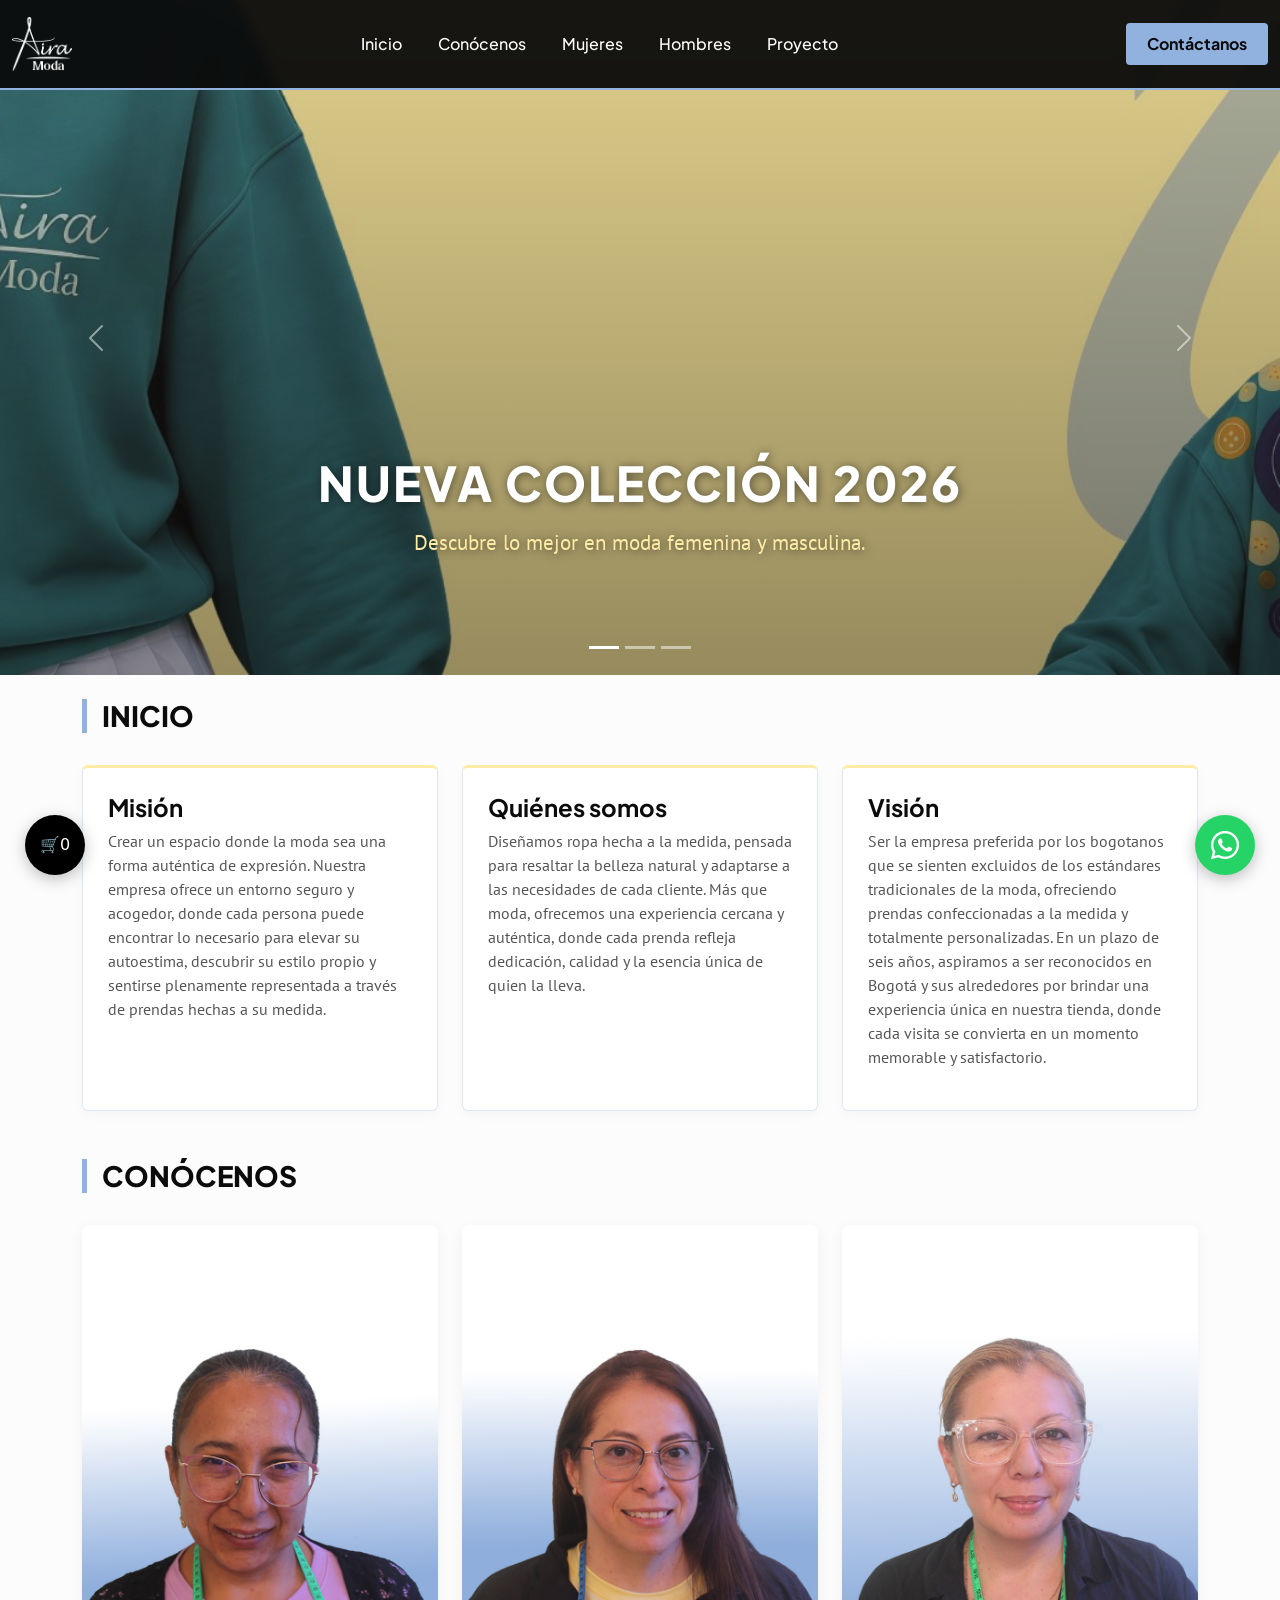
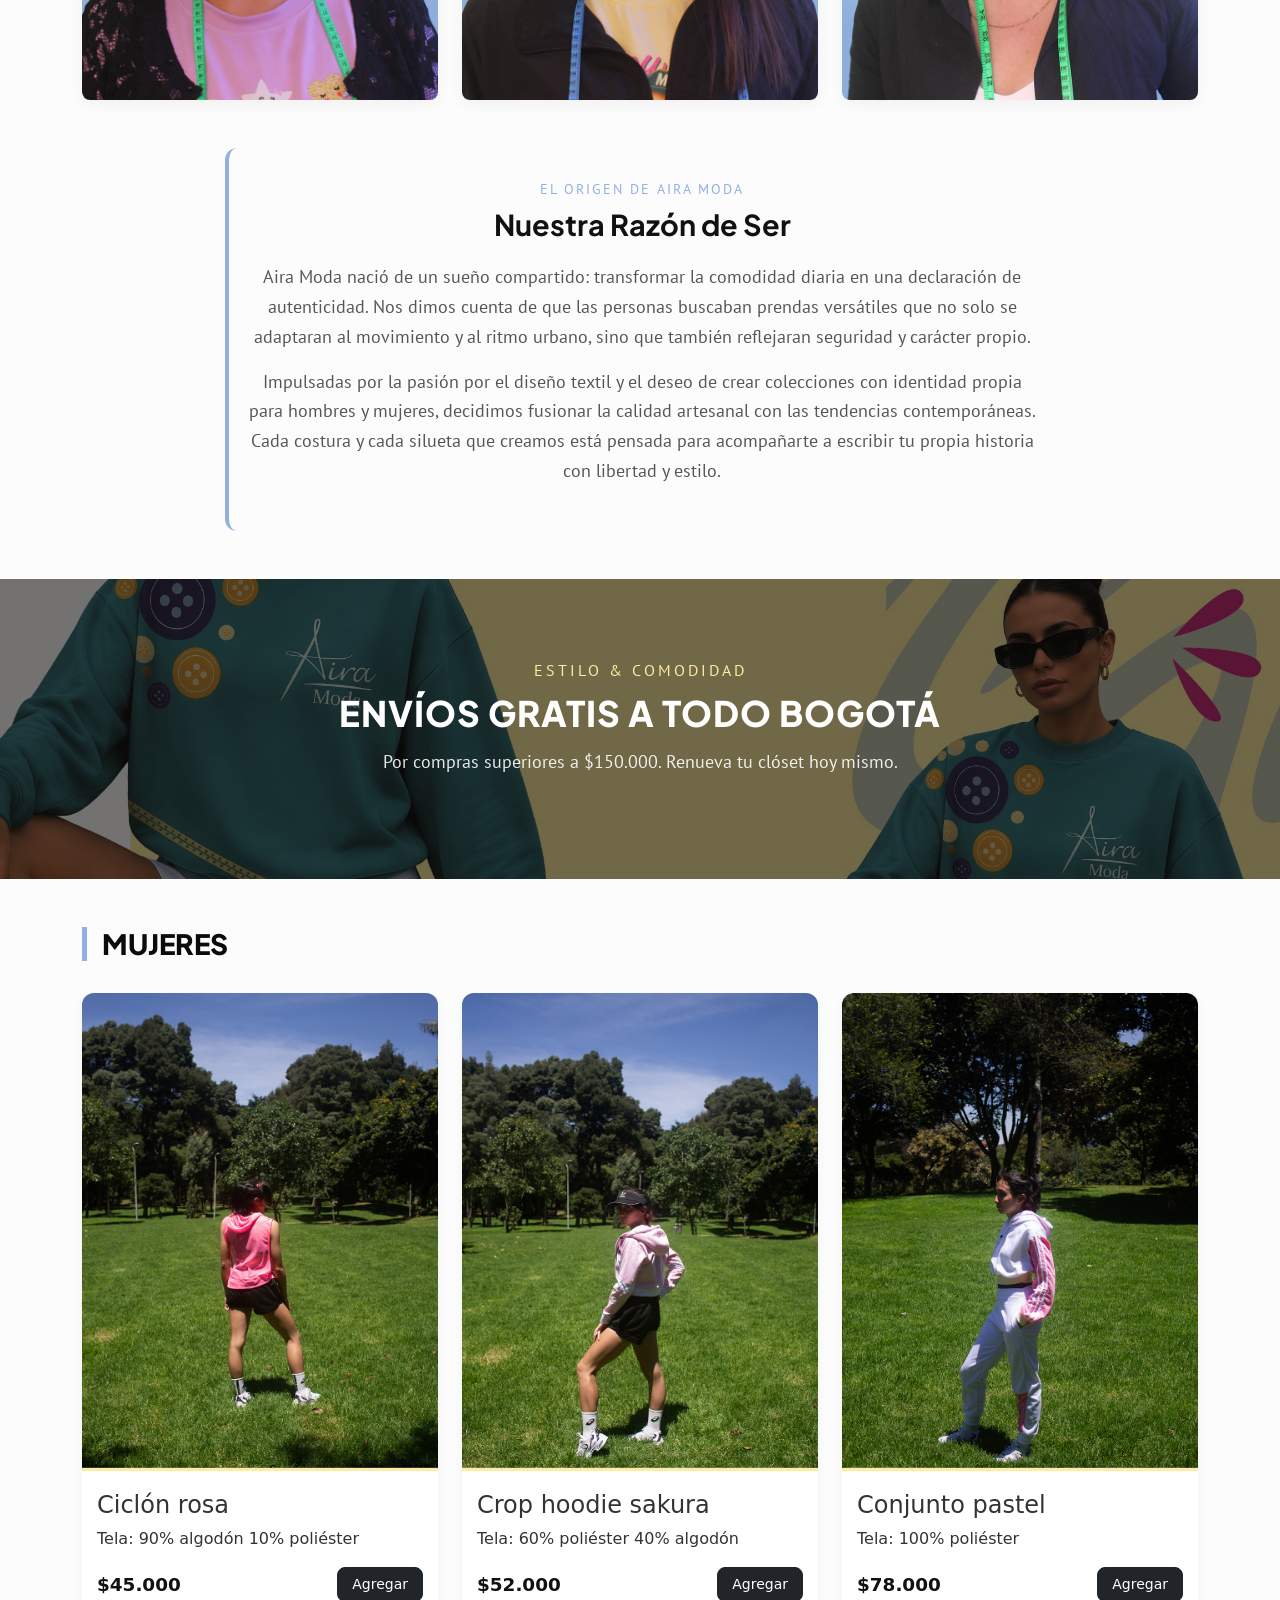
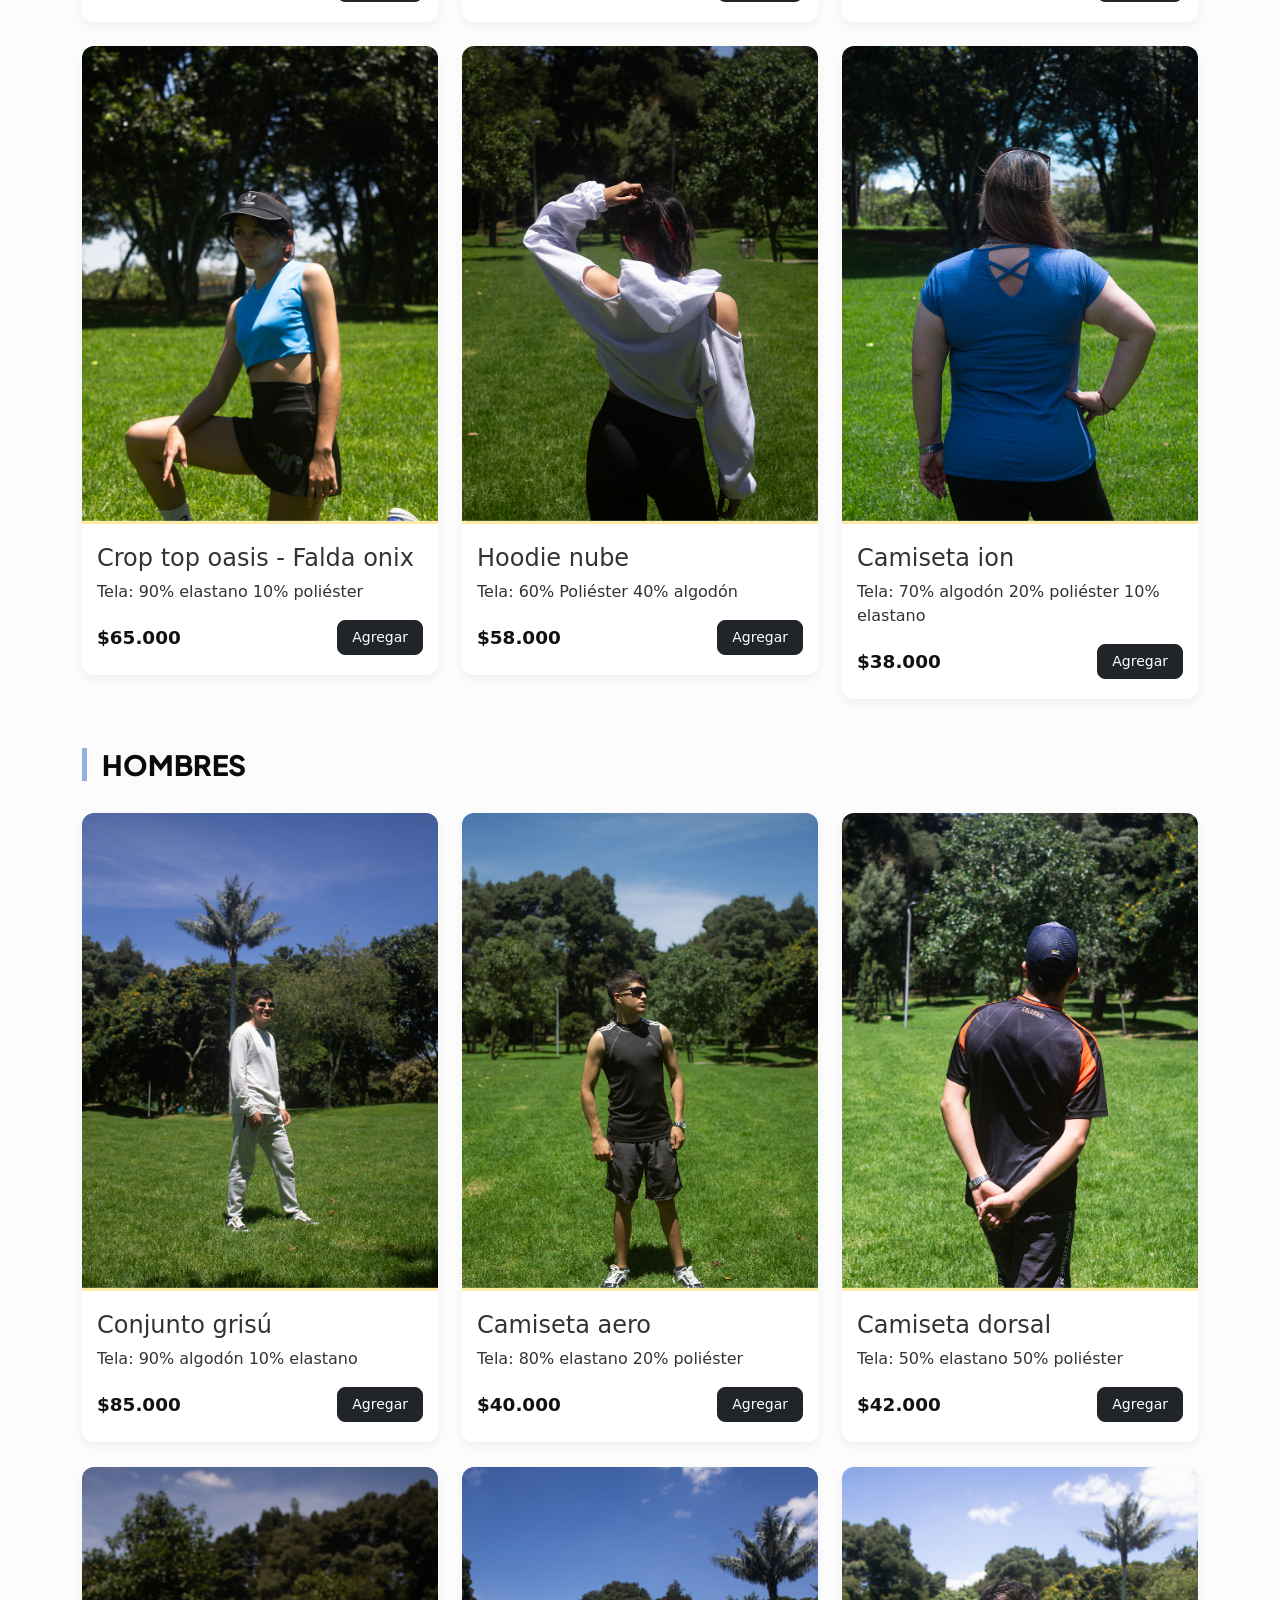
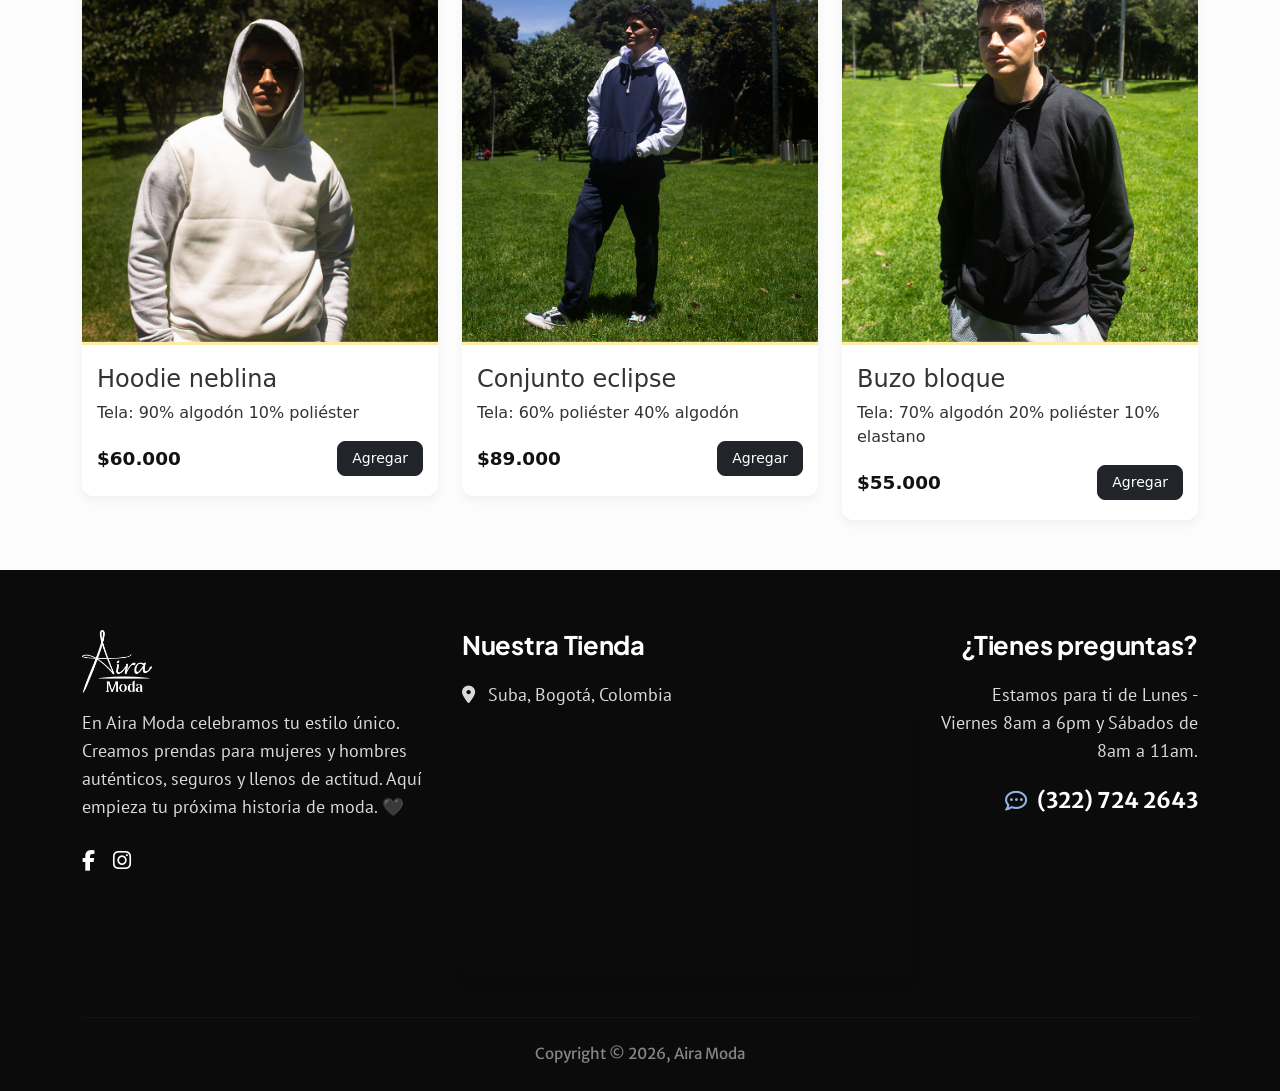
==== index.html @ f68aa652 "Add files via upload" ====
<!DOCTYPE html>
<html lang="es">
<head>
    <meta charset="utf-8">
    <meta name="viewport" content="width=device-width, initial-scale=1">
    <title>Aira Moda</title>
    <link rel="stylesheet" type="text/css" href="css/bootstrap.css">
    <link rel="stylesheet" type="text/css" href="css/estilos.css">
    <link href="https://fonts.googleapis.com/css2?family=Merriweather+Sans:ital,wght@0,300..800;1,300..800&family=Plus+Jakarta+Sans:ital,wght@0,200..800;1,200..800&family=PT+Sans:ital,wght@0,400;0,700;1,400;1,700&display=swap" rel="stylesheet">
    <link rel="stylesheet" href="https://cdnjs.cloudflare.com/ajax/libs/font-awesome/6.4.0/css/all.min.css">
</head>
<body id="inicio">

    <nav class="navbar navbar-expand-lg navbar-custom fixed-top">
        <div class="container-fluid">
            <a class="navbar-brand" href="#inicio">
                <img src="img/airamodapng.png" alt="Aira Moda" width="60">
            </a>
            <button class="navbar-toggler" 
                    type="button" 
                    data-bs-toggle="collapse" 
                    data-bs-target="#menu"
                    aria-controls="menu"
                    aria-expanded="false"
                    aria-label="Abrir menu de navegación">
                <span class="navbar-toggler-icon"></span>
            </button>
            <div class="collapse navbar-collapse" id="menu">
                <ul class="navbar-nav mx-auto">
                    <li class="nav-item"><a class="nav-link" href="#inicio">Inicio</a></li>
                    <li class="nav-item"><a class="nav-link" href="#conocenos">Conócenos</a></li>
                    <li class="nav-item"><a class="nav-link" href="#mujeres">Mujeres</a></li>
                    <li class="nav-item"><a class="nav-link" href="#hombres">Hombres</a></li>
                    <li class="nav-item"><a class="nav-link" href="Yutori_krea_copia/Yutori_krea/proyecto.html" target="_blank">Proyecto</a></li>
                </ul>
                <a href="https://wa.me/573227242643" target="_blank" rel="noopener noreferrer" class="btn btn-navbar ms-3">Contáctanos</a>
            </div>
        </div>
    </nav>

    <div id="sliderPrincipal" class="carousel slide container-fluid px-0 pt-navbar" data-bs-ride="carousel">
        <div class="carousel-indicators">
            <button type="button" data-bs-target="#sliderPrincipal" data-bs-slide-to="0" class="active" aria-current="true" aria-label="Slide 1"></button>
            <button type="button" data-bs-target="#sliderPrincipal" data-bs-slide-to="1" aria-label="Slide 2"></button>
            <button type="button" data-bs-target="#sliderPrincipal" data-bs-slide-to="2" aria-label="Slide 3"></button>
        </div>

        <div class="carousel-inner">
            <div class="carousel-item active" data-bs-interval="4500">
                <div class="slider-overlay"></div>
                <img src="img/banner1.jpg" class="d-block w-100 img-slider" alt="Nueva Colección Aira Moda">
                <div class="carousel-caption text-slider-bg">
                    <h5>Nueva Colección 2026</h5>
                    <p>Descubre lo mejor en moda femenina y masculina.</p>
                </div>
            </div>
            
            <div class="carousel-item" data-bs-interval="4500">
                <div class="slider-overlay"></div>
                <img src="img/banner2.jpg" class="d-block w-100 img-slider" alt="Moda Mujeres">
                <div class="carousel-caption text-slider-bg">
                    <h5>Estilo Sin Límites</h5>
                    <p>Prendas diseñadas para usar en cualquier ocasión.</p>
                </div>
            </div>
            
            <div class="carousel-item" data-bs-interval="4500">
                <div class="slider-overlay"></div>
                <img src="img/banner3.jpg" class="d-block w-100 img-slider" alt="Moda Hombres">
                <div class="carousel-caption text-slider-bg">
                    <h5>Estilo Urbano</h5>
                    <p>Encuentra comodidad y estilo en un solo lugar.</p>
                </div>
            </div>
        </div>

        <button class="carousel-control-prev" type="button" data-bs-target="#sliderPrincipal" data-bs-slide="prev">
            <span class="carousel-control-prev-icon" aria-hidden="true"></span>
            <span class="visually-hidden">Anterior</span>
        </button>
        <button class="carousel-control-next" type="button" data-bs-target="#sliderPrincipal" data-bs-slide="next">
            <span class="carousel-control-next-icon" aria-hidden="true"></span>
            <span class="visually-hidden">Siguiente</span>
        </button>
    </div>

    <div class="container section-container my-4">
        <div class="row">
            <div class="col-lg-12 section-title">
                <h3>Inicio</h3>
            </div>
        </div>
    </div>

    <div class="container mb-5">
        <div class="row g-4">
            <div class="col-md-4"> 
                <div class="about-card">
                    <h4>Misión</h4>
                    <p>Crear un espacio donde la moda sea una forma auténtica de expresión. Nuestra empresa ofrece un entorno seguro y acogedor, donde cada persona puede encontrar lo necesario para elevar su autoestima, descubrir su estilo propio y sentirse plenamente representada a través de prendas hechas a su medida.</p>
                </div>
            </div>
            <div class="col-md-4"> 
                <div class="about-card">
                    <h4>Quiénes somos</h4>
                    <p>Diseñamos ropa hecha a la medida, pensada para resaltar la belleza natural y adaptarse a las necesidades de cada cliente. Más que moda, ofrecemos una experiencia cercana y auténtica, donde cada prenda refleja dedicación, calidad y la esencia única de quien la lleva.</p>
                </div>
            </div>
            <div class="col-md-4"> 
                <div class="about-card">
                    <h4>Visión</h4>
                    <p>Ser la empresa preferida por los bogotanos que se sienten excluidos de los estándares tradicionales de la moda, ofreciendo prendas confeccionadas a la medida y totalmente personalizadas. En un plazo de seis años, aspiramos a ser reconocidos en Bogotá y sus alrededores por brindar una experiencia única en nuestra tienda, donde cada visita se convierta en un momento memorable y satisfactorio.</p>
                </div>
            </div>
        </div>
    </div>

    <div class="container section-container my-4" id="conocenos">
        <div class="row">
            <div class="col-lg-12 section-title">
                <h3>Conócenos</h3>
            </div>
        </div>
    </div>

    <div class="container mb-5">
        <div class="row g-4">
            <div class="col-md-4"> 
                <div class="team-card">
                    <img src="img/manuela.jpg" class="img-fluid w-100 team-img" alt="Sandra Pineda">
                    <div class="team-overlay">
                        <h5>Sandra Pineda</h5>
                        <p class="team-phrase">"La moda es la expresión de la identidad pura."</p>
                    </div>
                </div>
            </div>
            
            <div class="col-md-4"> 
                <div class="team-card">
                    <img src="img/ysaira.jpg" class="img-fluid w-100 team-img" alt="Ysaira Chocontá">
                    <div class="team-overlay">
                        <h5>Ysaira Chocontá</h5>
                        <p class="team-phrase">"Crear es darle una nueva perspectiva al día a día."</p>
                    </div>
                </div>
            </div>
            
            <div class="col-md-4"> 
                <div class="team-card">
                    <img src="img/lisbeth.jpg" class="img-fluid w-100 team-img" alt="Lisbeth Chocontá">
                    <div class="team-overlay">
                        <h5>Lisbeth Chocontá</h5>
                        <p class="team-phrase">"Cada prenda cuenta una historia diferente."</p>
                    </div>
                </div>
            </div>
        </div>

        <div class="row justify-content-center mt-5">
            <div class="col-lg-9 text-center">
                <div class="about-story-box">
                    <span class="story-subtitle">El Origen de Aira Moda</span>
                    <h4 class="story-title">Nuestra Razón de Ser</h4>
                    <p class="story-text">
                        Aira Moda nació de un sueño compartido: transformar la comodidad diaria en una declaración de autenticidad. Nos dimos cuenta de que las personas buscaban prendas versátiles que no solo se adaptaran al movimiento y al ritmo urbano, sino que también reflejaran seguridad y carácter propio. 
                    </p>
                    <p class="story-text">
                        Impulsadas por la pasión por el diseño textil y el deseo de crear colecciones con identidad propia para hombres y mujeres, decidimos fusionar la calidad artesanal con las tendencias contemporáneas. Cada costura y cada silueta que creamos está pensada para acompañarte a escribir tu propia historia con libertad y estilo.
                    </p>
                </div>
            </div>
        </div>
    </div>

    <div class="container-fluid px-0 my-5">
        <div class="middle-brand-banner">
            <div class="banner-content text-center">
                <span class="banner-subtitle">Estilo & Comodidad</span>
                <h2 class="banner-title">ENVÍOS GRATIS A TODO BOGOTÁ</h2>
                <p class="banner-text">Por compras superiores a $150.000. Renueva tu clóset hoy mismo.</p>
            </div>
        </div>
    </div>

    <div class="container section-container my-4" id="mujeres">
    <div class="row">
        <div class="col-lg-12 section-title">
            <h3>Mujeres</h3>
        </div>
    </div>
</div>

<div class="container mb-5">
    <div class="row g-4">
        <div class="col-md-4 products-grid">
            <div class="product-card">
                <div class="product-image-placeholder"> 
                    <img src="img/prenda1.jpg" class="img-fluid img-primary" alt="Ciclón rosa">
                    <img src="img/graf1.jpg" class="img-fluid img-hover" alt="Ciclón rosa reverso">
                </div> 
                <div class="product-info">
                    <h4>Ciclón rosa</h4>  
                    <p>Tela: 90% algodón 10% poliéster</p> 
                    <div class="d-flex justify-content-between align-items-center mt-3">
                        <span class="product-price">$45.000</span>
                        <button class="btn btn-dark btn-sm btn-add-cart" data-id="1" data-name="Ciclón rosa" data-price="45000">Agregar</button>
                    </div>
                </div>
            </div>
        </div>

        <div class="col-md-4 products-grid">
            <div class="product-card">
                <div class="product-image-placeholder">
                    <img src="img/prenda2.jpg" class="img-fluid img-primary" alt="Crop hoodie sakura">
                    <img src="img/graf2.jpg" class="img-fluid img-hover" alt="Crop hoodie sakura reverso">
                </div>  
                <div class="product-info">
                    <h4>Crop hoodie sakura</h4>  
                    <p>Tela: 60% poliéster 40% algodón</p> 
                    <div class="d-flex justify-content-between align-items-center mt-3">
                        <span class="product-price">$52.000</span>
                        <button class="btn btn-dark btn-sm btn-add-cart" data-id="2" data-name="Crop hoodie sakura" data-price="52000">Agregar</button>
                    </div>
                </div>
            </div>
        </div>

        <div class="col-md-4 products-grid">
            <div class="product-card">
                <div class="product-image-placeholder">
                    <img src="img/prenda3.jpg" class="img-fluid img-primary" alt="Conjunto pastel">
                    <img src="img/graf3.jpg" class="img-fluid img-hover" alt="Conjunto pastel reverso">
                </div>  
                <div class="product-info">
                    <h4>Conjunto pastel</h4>  
                    <p>Tela: 100% poliéster</p> 
                    <div class="d-flex justify-content-between align-items-center mt-3">
                        <span class="product-price">$78.000</span>
                        <button class="btn btn-dark btn-sm btn-add-cart" data-id="3" data-name="Conjunto pastel" data-price="78000">Agregar</button>
                    </div>
                </div>
            </div>
        </div>

        <div class="col-md-4 products-grid">
            <div class="product-card">
                <div class="product-image-placeholder">
                    <img src="img/prenda4.jpg" class="img-fluid img-primary" alt="Crop top oasis">
                    <img src="img/graf4.jpg" class="img-fluid img-hover" alt="Crop top oasis reverso">
                </div>  
                <div class="product-info">
                    <h4>Crop top oasis - Falda onix</h4>  
                    <p>Tela: 90% elastano 10% poliéster</p> 
                    <div class="d-flex justify-content-between align-items-center mt-3">
                        <span class="product-price">$65.000</span>
                        <button class="btn btn-dark btn-sm btn-add-cart" data-id="4" data-name="Crop top oasis - Falda onix" data-price="65000">Agregar</button>
                    </div>
                </div>
            </div>
        </div>

        <div class="col-md-4 products-grid">
            <div class="product-card">
                <div class="product-image-placeholder">
                    <img src="img/prenda5.jpg" class="img-fluid img-primary" alt="Hoodie nube">
                    <img src="img/graf5.jpg" class="img-fluid img-hover" alt="Hoodie nube reverso">
                </div>  
                <div class="product-info">
                    <h4>Hoodie nube</h4>  
                    <p>Tela: 60% Poliéster 40% algodón</p> 
                    <div class="d-flex justify-content-between align-items-center mt-3">
                        <span class="product-price">$58.000</span>
                        <button class="btn btn-dark btn-sm btn-add-cart" data-id="5" data-name="Hoodie nube" data-price="58000">Agregar</button>
                    </div>
                </div>
            </div>
        </div>

        <div class="col-md-4 products-grid">
            <div class="product-card">
                <div class="product-image-placeholder">
                    <img src="img/prenda6.jpg" class="img-fluid img-primary" alt="Camiseta ion">
                    <img src="img/graf6.jpg" class="img-fluid img-hover" alt="Camiseta ion reverso">
                </div>  
                <div class="product-info">
                    <h4>Camiseta ion</h4>  
                    <p>Tela: 70% algodón 20% poliéster 10% elastano</p> 
                    <div class="d-flex justify-content-between align-items-center mt-3">
                        <span class="product-price">$38.000</span>
                        <button class="btn btn-dark btn-sm btn-add-cart" data-id="6" data-name="Camiseta ion" data-price="38000">Agregar</button>
                    </div>
                </div>
            </div>
        </div>
    </div>
</div>

<div class="container section-container my-4" id="hombres">
    <div class="row">
        <div class="col-lg-12 section-title">
            <h3>Hombres</h3>
        </div>
    </div>
</div>

<div class="container mb-5">
    <div class="row g-4">
        <div class="col-md-4 products-grid">
            <div class="product-card">
                <div class="product-image-placeholder">
                    <img src="img/prenda7.jpg" class="img-fluid img-primary" alt="Conjunto grisú">
                    <img src="img/graf7.jpg" class="img-fluid img-hover" alt="Conjunto grisú reverso">
                </div>   
                <div class="product-info">
                    <h4>Conjunto grisú</h4>  
                    <p>Tela: 90% algodón 10% elastano</p> 
                    <div class="d-flex justify-content-between align-items-center mt-3">
                        <span class="product-price">$85.000</span>
                        <button class="btn btn-dark btn-sm btn-add-cart" data-id="7" data-name="Conjunto grisú" data-price="85000">Agregar</button>
                    </div>
                </div>
            </div>
        </div>

        <div class="col-md-4 products-grid">
            <div class="product-card">
                <div class="product-image-placeholder">
                    <img src="img/prenda8.jpg" class="img-fluid img-primary" alt="Camiseta aero">
                    <img src="img/graf8.jpg" class="img-fluid img-hover" alt="Camiseta aero reverso">
                </div>   
                <div class="product-info">
                    <h4>Camiseta aero</h4> 
                    <p>Tela: 80% elastano 20% poliéster</p> 
                    <div class="d-flex justify-content-between align-items-center mt-3">
                        <span class="product-price">$40.000</span>
                        <button class="btn btn-dark btn-sm btn-add-cart" data-id="8" data-name="Camiseta aero" data-price="40000">Agregar</button>
                    </div>
                </div>
            </div>
        </div>

        <div class="col-md-4 products-grid">
            <div class="product-card">
                <div class="product-image-placeholder">
                    <img src="img/prenda9.jpg" class="img-fluid img-primary" alt="Camiseta dorsal">
                    <img src="img/graf9.jpg" class="img-fluid img-hover" alt="Camiseta dorsal reverso">
                </div>   
                <div class="product-info">
                    <h4>Camiseta dorsal</h4>  
                    <p>Tela: 50% elastano 50% poliéster</p> 
                    <div class="d-flex justify-content-between align-items-center mt-3">
                        <span class="product-price">$42.000</span>
                        <button class="btn btn-dark btn-sm btn-add-cart" data-id="9" data-name="Camiseta dorsal" data-price="42000">Agregar</button>
                    </div>
                </div>
            </div>
        </div>

        <div class="col-md-4 products-grid">
            <div class="product-card">
                <div class="product-image-placeholder">
                    <img src="img/prenda10.jpg" class="img-fluid img-primary" alt="Hoodie neblina">
                    <img src="img/graf10.jpg" class="img-fluid img-hover" alt="Hoodie neblina reverso">
                </div>   
                <div class="product-info">
                    <h4>Hoodie neblina</h4>  
                    <p>Tela: 90% algodón 10% poliéster</p> 
                    <div class="d-flex justify-content-between align-items-center mt-3">
                        <span class="product-price">$60.000</span>
                        <button class="btn btn-dark btn-sm btn-add-cart" data-id="10" data-name="Hoodie neblina" data-price="60000">Agregar</button>
                    </div>
                </div>
            </div>
        </div>

        <div class="col-md-4 products-grid">
            <div class="product-card">
                <div class="product-image-placeholder">
                    <img src="img/prenda11.jpg" class="img-fluid img-primary" alt="Conjunto eclipse">
                    <img src="img/graf11.jpg" class="img-fluid img-hover" alt="Conjunto eclipse reverso">
                </div>   
                <div class="product-info">
                    <h4>Conjunto eclipse</h4>  
                    <p>Tela: 60% poliéster 40% algodón</p> 
                    <div class="d-flex justify-content-between align-items-center mt-3">
                        <span class="product-price">$89.000</span>
                        <button class="btn btn-dark btn-sm btn-add-cart" data-id="11" data-name="Conjunto eclipse" data-price="89000">Agregar</button>
                    </div>
                </div>
            </div>
        </div>

        <div class="col-md-4 products-grid">
            <div class="product-card">
                <div class="product-image-placeholder">
                    <img src="img/prenda12.jpg" class="img-fluid img-primary" alt="Buzo bloque">
                    <img src="img/graf12.jpg" class="img-fluid img-hover" alt="Buzo bloque reverso">
                </div>   
                <div class="product-info">
                    <h4>Buzo bloque</h4>  
                    <p>Tela: 70% algodón 20% poliéster 10% elastano</p> 
                    <div class="d-flex justify-content-between align-items-center mt-3">
                        <span class="product-price">$55.000</span>
                        <button class="btn btn-dark btn-sm btn-add-cart" data-id="12" data-name="Buzo bloque" data-price="55000">Agregar</button>
                    </div>
                </div>
            </div>
        </div>
    </div>
</div>
    <div id="cart-floating-button">
        🛒 <span id="cart-counter">0</span>
    </div>

    <footer class="footer-shopify-style">
        <div class="container">
            <div class="row g-4 justify-content-between">
                
                <div class="col-md-4 col-lg-4">
                    <div class="footer-brand mb-3">
                        <img src="img/airamodapng.png" alt="Aira Moda" width="70" class="me-2 d-inline-block align-middle">
                    </div>
                    <p class="brand-text">
                        En Aira Moda celebramos tu estilo único. Creamos prendas para mujeres y hombres auténticos, seguros y llenos de actitud. Aquí empieza tu próxima historia de moda. 🖤
                    </p>
                    <div class="footer-social-icons">
                        <a href="https://www.facebook.com/share/1BPjH8cbsA/" target="_blank"><i class="fab fa-facebook-f"></i></a>
                        <a href="https://www.instagram.com/airamodaoficial?igsh=MTYwMXl5bDZ5ZHF5ZA==" target="_blank"><i class="fab fa-instagram"></i></a>
                    </div>
                </div>

                <div class="col-md-5 col-lg-5">
                    <h4 class="footer-heading">Nuestra Tienda</h4>
                    <p class="brand-text mb-2">
                        <i class="fa-solid fa-location-dot me-2"></i> Suba, Bogotá, Colombia
                    </p>
                    <div class="footer-map-container" style="border-radius: 8px; overflow: hidden; box-shadow: 0 4px 12px rgba(0,0,0,0.2);">
                        <iframe 
                            src="https://maps.google.com/maps?q=Suba,%20Bogota&t=&z=13&ie=UTF8&iwloc=&output=embed" 
                            width="100%" 
                            height="260" 
                            style="border:0; display:block;" 
                            allowfullscreen="" 
                            loading="lazy" 
                            referrerpolicy="no-referrer-when-downgrade">
                        </iframe>
                    </div>
                </div>

                <div class="col-md-3 col-lg-3 text-md-end">
                    <h4 class="footer-heading">¿Tienes preguntas?</h4>
                    <p class="brand-text mb-3">
                        Estamos para ti de Lunes - Viernes 8am a 6pm y Sábados de 8am a 11am.
                    </p>
                    <div class="footer-contact-phone justify-content-md-end">
                        <i class="fa-regular fa-comment-dots"></i>
                        <a href="https://wa.me/573227242643" target="_blank">(322) 724 2643</a>
                    </div>
                </div>

            </div>
            <hr class="footer-divider">
            <div class="footer-bottom-row row align-items-center">
                <div class="col-12 text-center">
                    <p class="copyright-text">
                        Copyright © 2026, Aira Moda
                    </p>
                </div>
            </div>
        </div>
    </footer>
       <a href="https://wa.me/573227242643" class="whatsapp-floating-btn" target="_blank" rel="noopener noreferrer" aria-label="Chat en WhatsApp">
           <i class="fab fa-whatsapp"></i>
       </a>
    <script src="funcion/bootstrap.js"></script>
    <script src="funcion/carrito.js"></script>
</body>
</html>
---- css/estilos.css ----
:root {
    --brand-blue: #91b1df;
    --brand-yellow: #fdeba6;
    --dark-bg: #0b0b0b;
    --card-bg: #161616;
}

body {
    background-color: #fcfcfc;
    color: #333333;
    overflow-x: hidden;
}

/* --- MENÚ DE NAVEGACIÓN --- */
.navbar-custom {
    background-color: rgba(11, 11, 11, 0.95);
    backdrop-filter: blur(5px);
    border-bottom: 2px solid var(--brand-blue);
    padding: 12px 0;
}

.navbar-custom .nav-link {
    font-family: 'Plus Jakarta Sans', sans-serif;
    color: #ffffff !important;
    font-weight: 500;
    margin: 0 10px;
    transition: color 0.3s ease;
}

.navbar-custom .nav-link:hover {
    color: var(--brand-blue) !important;
}

.btn-navbar {
    font-family: 'Plus Jakarta Sans', sans-serif;
    background-color: var(--brand-blue);
    color: #0b0b0b !important;
    font-weight: 700;
    border-radius: 4px;
    padding: 8px 20px;
    transition: all 0.3s ease;
}

.btn-navbar:hover {
    background-color: var(--brand-yellow);
    transform: translateY(-2px);
}

/* --- SECCIONES Y TARJETAS --- */
.section-title h3 {
    font-family: 'Plus Jakarta Sans', sans-serif;
    font-weight: 800;
    text-transform: uppercase;
    color: #0b0b0b;
    border-left: 5px solid var(--brand-blue);
    padding-left: 15px;
}

.about-card {
    background: #ffffff;
    border: 1px solid rgba(145, 177, 223, 0.3);
    border-top: 3px solid var(--brand-yellow, #fdeba6);
    padding: 25px;
    border-radius: 6px;
    height: 100%;
    box-shadow: 0 4px 12px rgba(0,0,0,0.03);
}

.about-card h4 {
    font-family: 'Plus Jakarta Sans', sans-serif;
    font-weight: 700;
    color: #0b0b0b;
}

.about-card p {
    font-family: 'PT Sans', sans-serif;
    color: #555;
}

/* --- CONTENEDOR DE LA TARJETA DEL EQUIPO --- */
.team-card {
    position: relative;
    border-radius: 8px;
    overflow: hidden;
    box-shadow: 0 4px 15px rgba(0,0,0,0.05);
    transition: transform 0.3s ease;
    background: #fff;
    width: 100%;
}

/* --- CONTROL RESPONSIVO DE LA IMAGEN (EVITA DESBORDE) --- */
.team-img {
    width: 100%;
    height: 100%;
    /* Ajusta la proporción de la foto para que todas se vean uniformes */
    aspect-ratio: 3 / 4; 
    /* Corta la imagen proporcionalmente sin deformarla ni estirarla */
    object-fit: cover; 
    display: block;
}

/* --- CAPA OVERLAY SOBRE LA IMAGEN --- */
.team-overlay {
    position: absolute;
    top: 0;
    left: 0;
    width: 100%;
    height: 100%;
    background: rgba(11, 11, 11, 0.75); /* Fondo oscuro semitransparente */
    display: flex;
    flex-direction: column;
    justify-content: center;
    align-items: center;
    padding: 20px;
    text-align: center;
    opacity: 0; /* Oculto por defecto */
    transition: opacity 0.3s ease;
}

/* Mostrar texto al pasar el mouse */
.team-card:hover .team-overlay {
    opacity: 1;
}

.team-overlay h5 {
    color: var(--brand-blue); /* Tu azul de marca #91b1df */
    font-family: 'Plus Jakarta Sans', sans-serif;
    font-weight: 700;
    margin-bottom: 10px;
}

.team-phrase {
    color: #fdeba6; /* Tu amarillo de marca #fdeba6 */
    font-family: 'PT Sans', sans-serif;
    font-style: italic;
    font-size: 0.95rem;
}

/* 1. Contenedor general de la prenda */
.product-card {
    background: #ffffff;
    border-radius: 12px;
    overflow: hidden;
    border: none;
    box-shadow: 0 4px 10px rgba(0, 0, 0, 0.05);
    transition: transform 0.4s cubic-bezier(0.16, 1, 0.3, 1), 
                box-shadow 0.4s cubic-bezier(0.16, 1, 0.3, 1);
    will-change: transform, box-shadow;
}

/* 2. Contenedor de la foto con posicionamiento absoluto para el hover */
.product-image-placeholder {
    width: 100%;
    position: relative;
    overflow: hidden;
    background-color: #f7f7f7;
    aspect-ratio: 3 / 4; /* Recomendado para mantener uniformidad en e-commerce */
}

/* 3. Comportamiento base de las imágenes de ropa */
.product-image-placeholder img {
    width: 100%;
    height: 100%;
    object-fit: cover;
    display: block;
    transition: transform 0.6s cubic-bezier(0.16, 1, 0.3, 1), opacity 0.4s ease;
    will-change: transform, opacity;
}

/* LÓGICA DE INTERCAMBIO HOVER */
.product-image-placeholder .img-hover {
    position: absolute;
    top: 0;
    left: 0;
    opacity: 0; /* Oculta por defecto */
}

.product-card:hover .product-image-placeholder .img-primary {
    opacity: 0; /* Se desvanece la primera */
}

.product-card:hover .product-image-placeholder .img-hover {
    opacity: 1; /* Aparece la segunda con suavidad */
    transform: scale(1.06); /* Mantiene tu zoom original */
}

.product-card:hover {
    transform: translateY(-8px);
    box-shadow: 0 15px 30px rgba(0, 0, 0, 0.12); 
}

/* Asegura transiciones fluidas de salida al retirar el cursor */
.product-image-placeholder .img-primary,
.product-image-placeholder .img-hover {
    transform: scale(1);
    transform-origin: center center;
}

/* 4. Bloque de texto debajo de la foto */
.product-info {
    padding: 20px 15px;
    background: #ffffff;
    border-top: 3px solid var(--brand-yellow, #ffd43b); 
}

.product-price {
    font-weight: 700;
    font-size: 1.15rem;
    color: #111111;
}

.btn-add-cart {
    border-radius: 8px;
    padding: 6px 14px;
    font-weight: 500;
    transition: all 0.2s ease;
}

#cart-floating-button {
    position: fixed;
    bottom: 25px; 
    left: 25px;  
    background-color: #000000; 
    color: #ffffff;
    padding: 15px;
    border-radius: 50%;
    z-index: 9999; 
    width: 60px;   
    height: 60px;  
    display: flex;
    align-items: center;
    justify-content: center;
    box-shadow: 0px 4px 15px rgba(0, 0, 0, 0.25);
    cursor: pointer;
    transition: all 0.3s ease;
}

#cart-floating-button:hover {
    transform: scale(1.12);
    background-color: #1a1a1a;
}

/* ==========================================================================
   CARRUSEL PREMIUM DE GRAN FORMATO (HERO SLIDER)
   ========================================================================== */
#sliderPrincipal {
    position: relative;
    width: 100%;
}

/* Control estricto de la altura de la imagen */
.img-slider {
    width: 100%;
    height: 75vh;             
    object-fit: cover;       
    object-position: center;  
}

.slider-overlay {
    position: absolute;
    top: 0;
    left: 0;
    width: 100%;
    height: 100%;
    background: linear-gradient(to bottom, rgba(0,0,0,0.1), rgba(0,0,0,0.4));
    z-index: 1;
}

/* Contenedor flotante del texto */
.text-slider-bg {
    z-index: 2;
    bottom: 12%;               
    padding: 20px;
    text-shadow: 1px 1px 10px rgba(0, 0, 0, 0.5); 
}

/* Estilos de los Títulos Principales */
.text-slider-bg h5 {
    font-family: 'Plus Jakarta Sans', sans-serif;
    font-weight: 800;
    font-size: 3rem;         
    letter-spacing: 2px;
    text-transform: uppercase;
    color: #ffffff;
    margin-bottom: 15px;
    animation: fadeInUp 0.8s ease-in-out;
}

/* Estilos de los subtítulos */
.text-slider-bg p {
    font-family: 'PT Sans', sans-serif;
    font-size: 1.3rem;
    color: #fdeba6;            
    font-weight: 400;
}

/* ==========================================================================
   BANNER INTERMEDIO DE TRANSICIÓN
   ========================================================================== */
.middle-brand-banner {
    position: relative;
    width: 100%;
    min-height: 300px; 
    background: url('../img/banner1.jpg') no-repeat center center; 
    background-size: cover;
    background-attachment: scroll; 
    display: flex;
    align-items: center;
    justify-content: center;
    padding: 60px 20px;
}

.middle-brand-banner::before {
    content: '';
    position: absolute;
    top: 0;
    left: 0;
    width: 100%;
    height: 100%;
    background: rgba(0, 0, 0, 0.55); 
    z-index: 1;
}


.banner-content {
    position: relative;
    z-index: 2;
    max-width: 700px;
    color: #ffffff;
}

.banner-subtitle {
    font-family: 'PT Sans', sans-serif;
    font-size: 1rem;
    text-transform: uppercase;
    letter-spacing: 3px;
    color: #fdeba6; 
    display: block;
    margin-bottom: 10px;
}

.banner-title {
    font-family: 'Plus Jakarta Sans', sans-serif;
    font-weight: 800;
    font-size: 2.2rem;
    letter-spacing: 1px;
    margin-bottom: 15px;
}

.banner-text {
    font-family: 'PT Sans', sans-serif;
    font-size: 1.1rem;
    opacity: 0.9;
    margin-bottom: 25px;
}

/* ==========================================================================
   ADAPTACIÓN PARA PANTALLAS MÓVILES
   ========================================================================== */
@media (max-width: 768px) {
    .middle-brand-banner {
        min-height: 250px;
        padding: 40px 15px;
    }
    .banner-title {
        font-size: 1.6rem; 
    }
    .banner-text {
        font-size: 1rem;
    }
}

/* ==========================================================================
   ADAPTACIÓN RESPONSIVA EXCLUSIVA PARA DISPOSITIVOS MÓVILES
   ========================================================================== */
@media (max-width: 576px) {
    #cart-floating-button {
        bottom: 95px;
        right: 15px;
    }
    .whatsapp-floating-btn {
        bottom: 20px;
        right: 15px;
    }
}

/* ==========================================================================
   FOOTER PREMIUM - ESTILO SHOPIFY (REESTRUCTURADO)
   ========================================================================== */
.footer-shopify-style {
    background-color: var(--dark-bg) !important;
    color: #ffffff !important;
    padding-top: 60px;
    padding-bottom: 25px;
    margin-top: 50px;
}

.footer-shopify-style .footer-heading, 
.footer-shopify-style .brand-title {
    font-family: 'Plus Jakarta Sans', sans-serif;
    font-weight: 700;
    font-size: 1.6rem;
    color: #ffffff;
    letter-spacing: -0.3px;
    margin-bottom: 20px;
}

.footer-shopify-style .brand-title {
    color: var(--brand-blue);
}

.footer-shopify-style .brand-text {
    font-family: 'PT Sans', sans-serif;
    font-size: 1.1rem;
    line-height: 1.6;
    color: rgba(255, 255, 255, 0.85); 
}

.footer-shopify-style .footer-contact-phone a,
.footer-shopify-style .copyright-text {
    font-family: 'Merriweather Sans', sans-serif;
}

/* --- ICONOS SOCIALES --- */
.footer-shopify-style .footer-social-icons {
    margin-top: 25px;
    display: flex;
    gap: 18px;
}

.footer-shopify-style .footer-social-icons a {
    color: #ffffff;
    font-size: 1.3rem; 
    transition: color 0.3s ease;
}

.footer-shopify-style .footer-social-icons a:hover {
    color: var(--brand-yellow);
}

/* --- TELÉFONO / WHATSAPP FOOTER --- */
.footer-shopify-style .footer-contact-phone {
    display: flex;
    align-items: center;
    gap: 10px;
    margin-top: 20px;
}

.footer-shopify-style .footer-contact-phone i {
    font-size: 1.4rem;
    color: var(--brand-blue);
}

.footer-shopify-style .footer-contact-phone a {
    color: #ffffff;
    text-decoration: none;
    font-size: 1.35rem;
    font-weight: 700;
    transition: color 0.3s ease;
}

.footer-shopify-style .footer-contact-phone a:hover {
    color: var(--brand-blue);
}

.footer-shopify-style .footer-divider {
    border-color: rgba(255, 255, 255, 0.12);
    margin-top: 40px;
    margin-bottom: 25px;
}

.footer-shopify-style .copyright-text {
    font-size: 0.95rem;
    color: rgba(255, 255, 255, 0.5);
    margin-bottom: 0;
}
/* ==========================================================================
   GLOBO FLOTANTE DE CONTACTO DIRECTO WHATSAPP (REVISIÓN DE ALINEACIÓN)
   ========================================================================== */
.whatsapp-floating-btn {
    position: fixed;
    width: 60px;
    height: 60px;
    bottom: 25px; 
    right: 25px; /* Se queda en el lado derecho */
    background-color: #25d366;
    color: #fff !important;
    border-radius: 50%;
    text-align: center;
    font-size: 32px;
    box-shadow: 0px 4px 15px rgba(0, 0, 0, 0.25);
    z-index: 9998; 
    display: flex;
    align-items: center;
    justify-content: center;
    text-decoration: none;
    transition: all 0.3s ease;
    animation: pulse-btn 2s infinite;
}

@media (max-width: 576px) {
    #cart-floating-button {
        bottom: 25px;
        left: 15px;
    }
    .whatsapp-floating-btn {
        bottom: 25px;
        right: 15px;
    }
}

/* ==========================================================================
   SECCIÓN NUESTRA HISTORIA
   ========================================================================== */
.about-story-box {
    padding: 30px 20px;
    background-color: #fcfcfc; 
    border-radius: 12px;
    border-left: 4px solid var(--brand-blue); 
}

.story-subtitle {
    font-family: 'PT Sans', sans-serif;
    font-size: 0.9rem;
    text-transform: uppercase;
    letter-spacing: 2px;
    color: var(--brand-blue); 
    display: block;
    margin-bottom: 8px;
}

.story-title {
    font-family: 'Plus Jakarta Sans', sans-serif;
    font-weight: 700;
    font-size: 1.8rem;
    color: #111111;
    margin-bottom: 20px;
}

.story-text {
    font-family: 'PT Sans', sans-serif;
    font-size: 1.1rem;
    color: #555555;
    line-height: 1.7;
    margin-bottom: 15px;
}

@media (max-width: 768px) {
    .about-story-box {
        padding: 20px 15px;
        margin-top: 20px;
    }
    .story-title {
        font-size: 1.5rem;
    }
    .story-text {
        font-size: 1rem;
    }
}
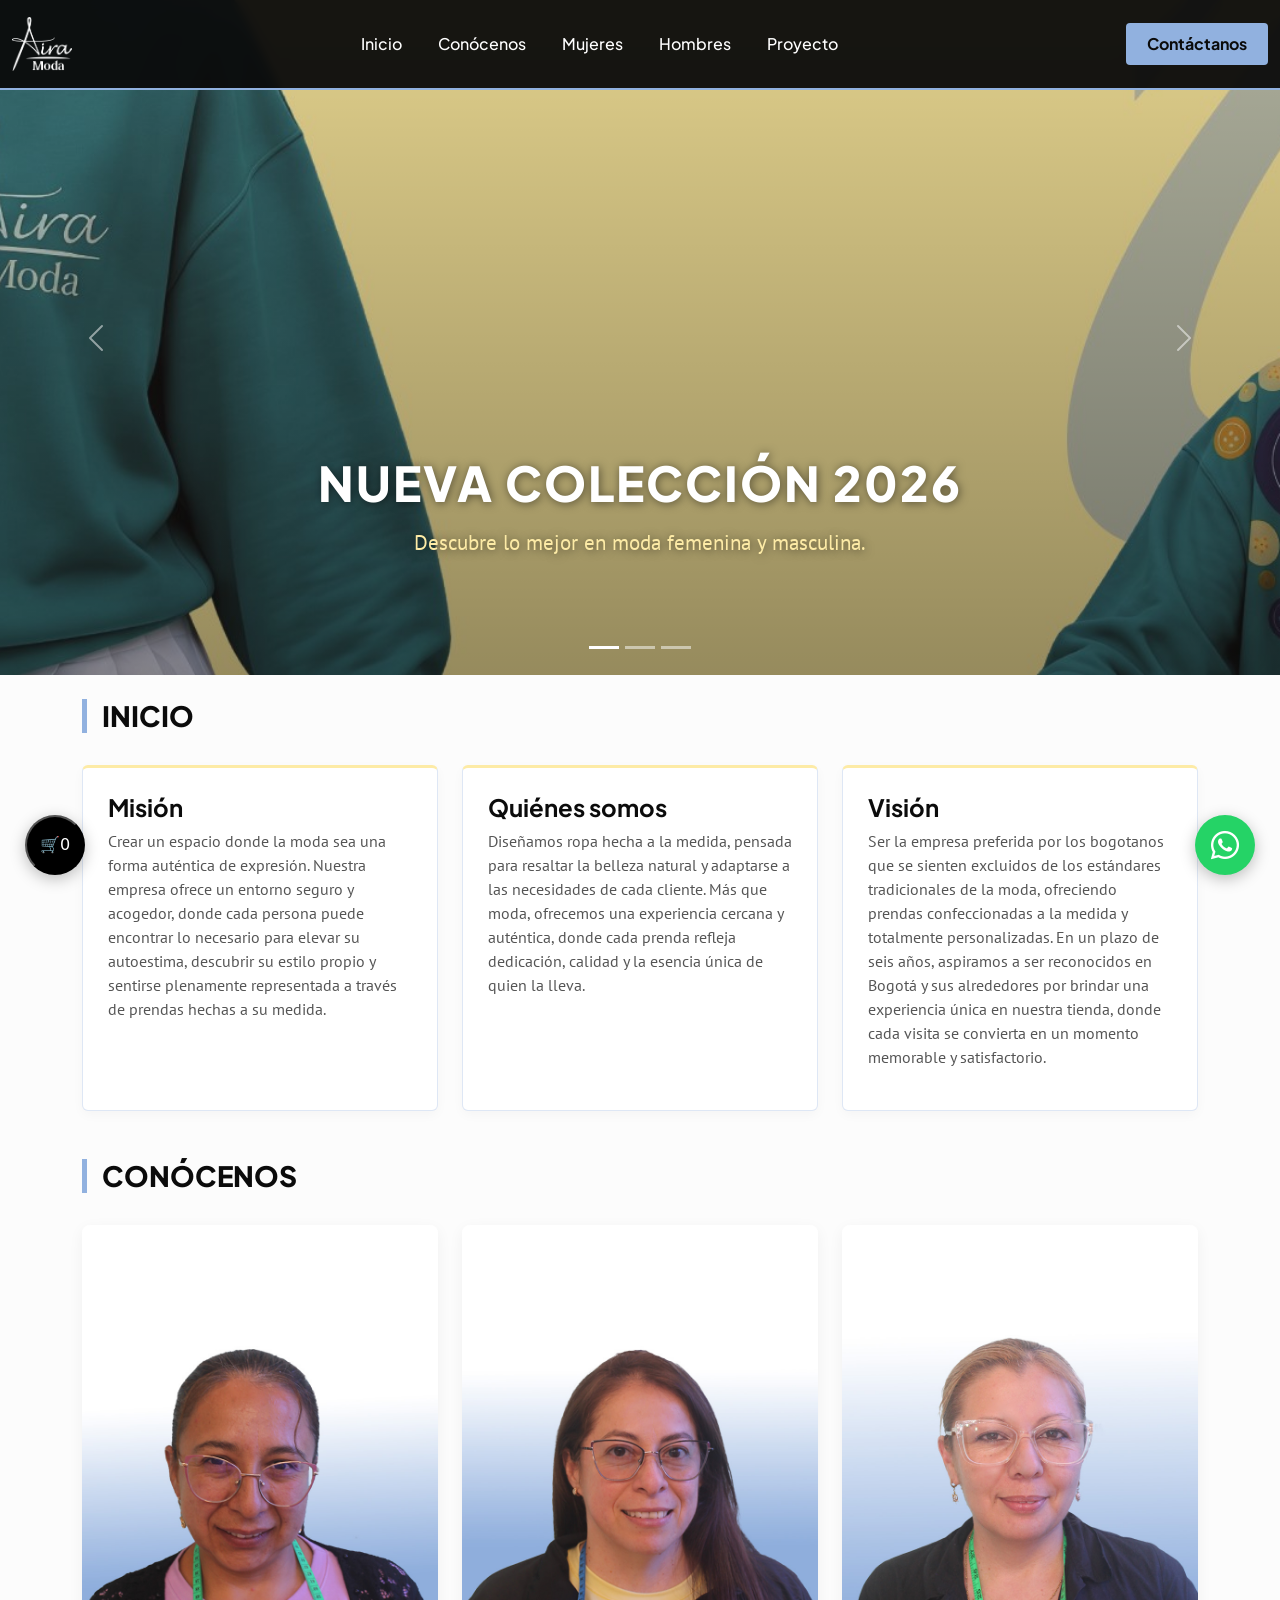
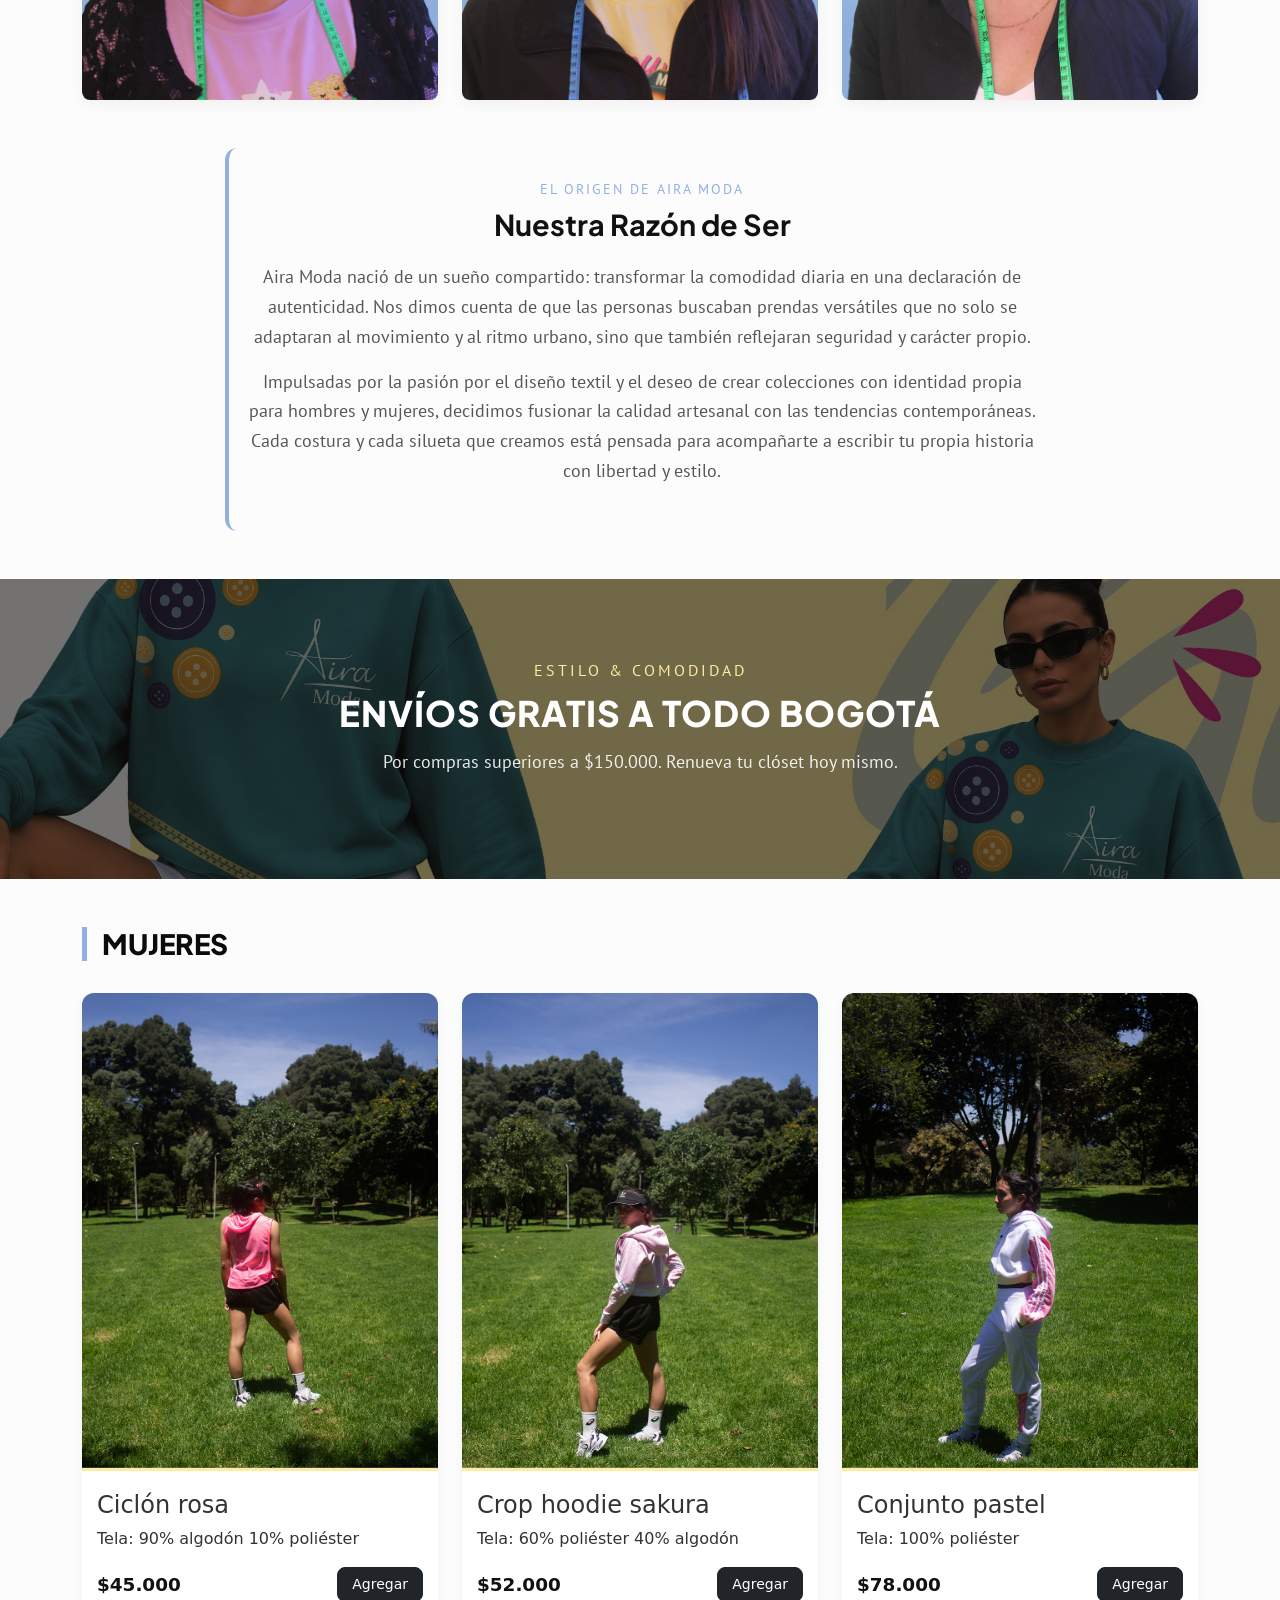
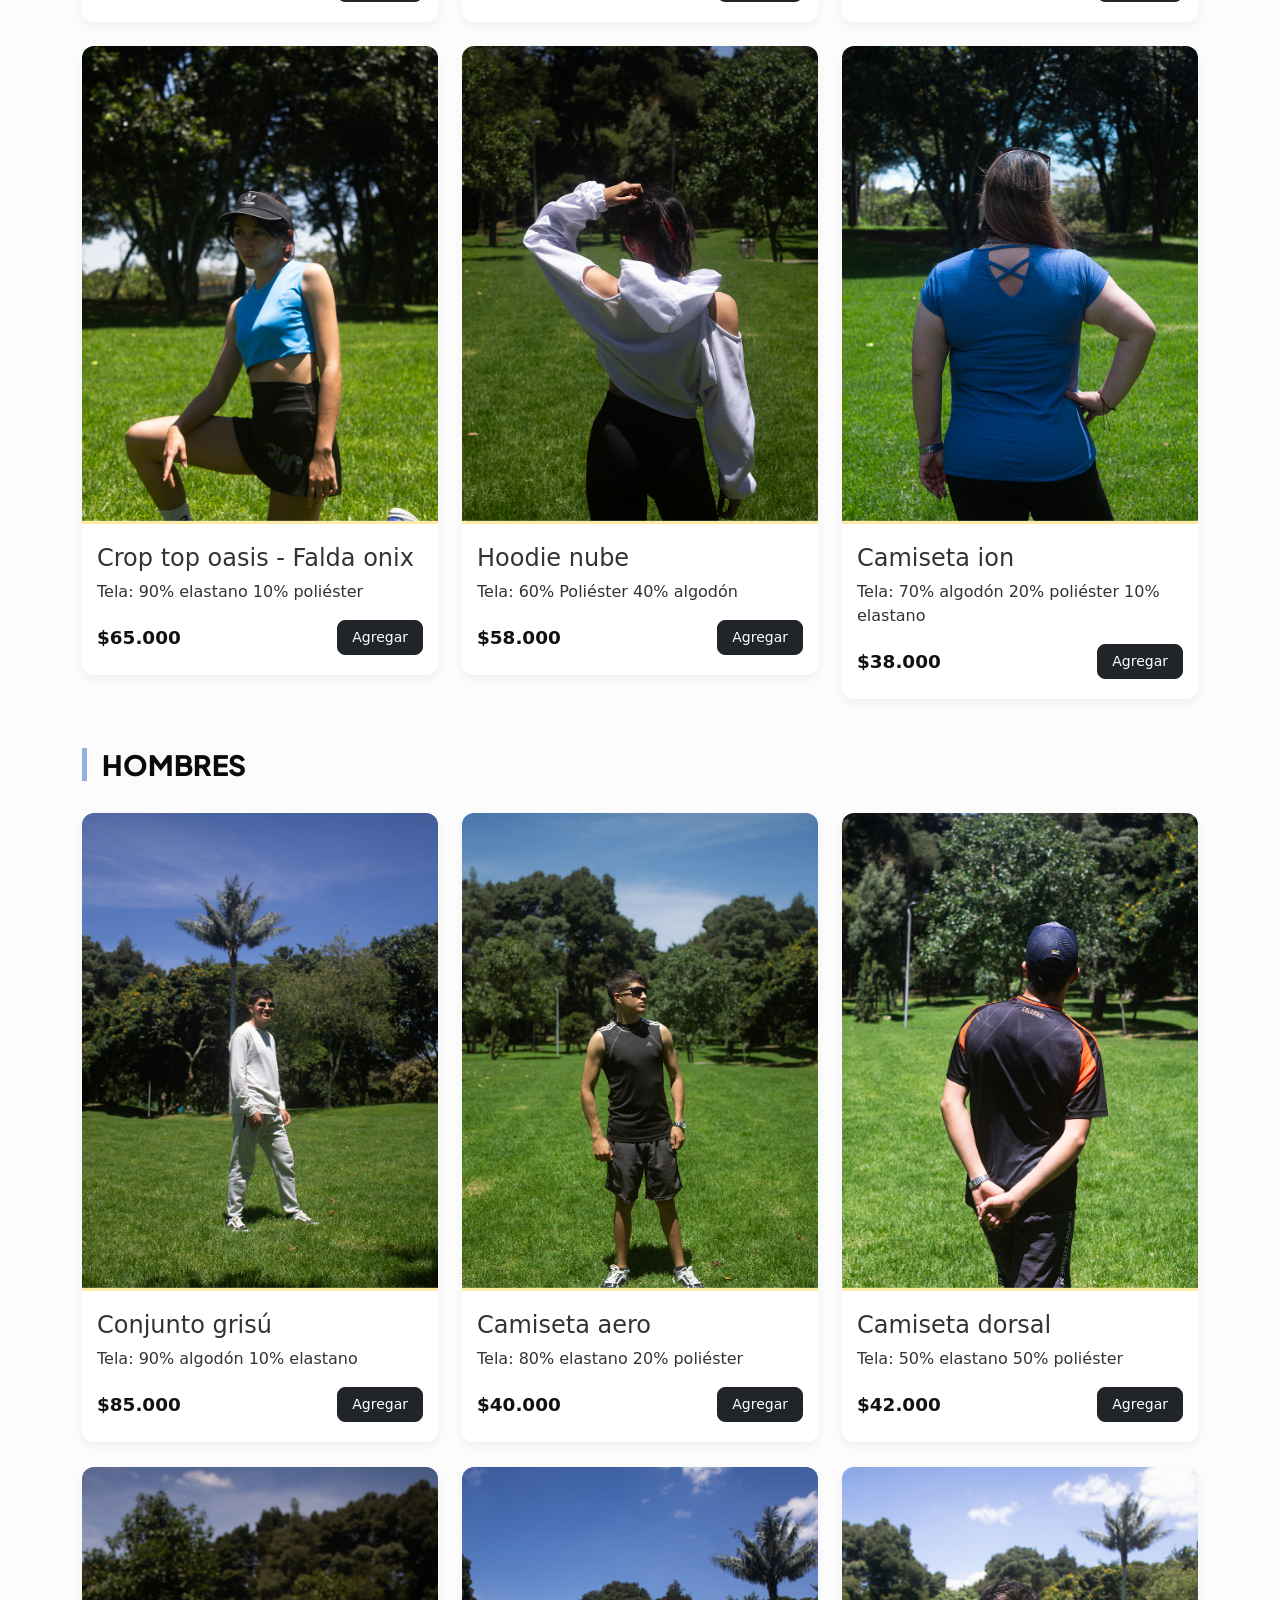
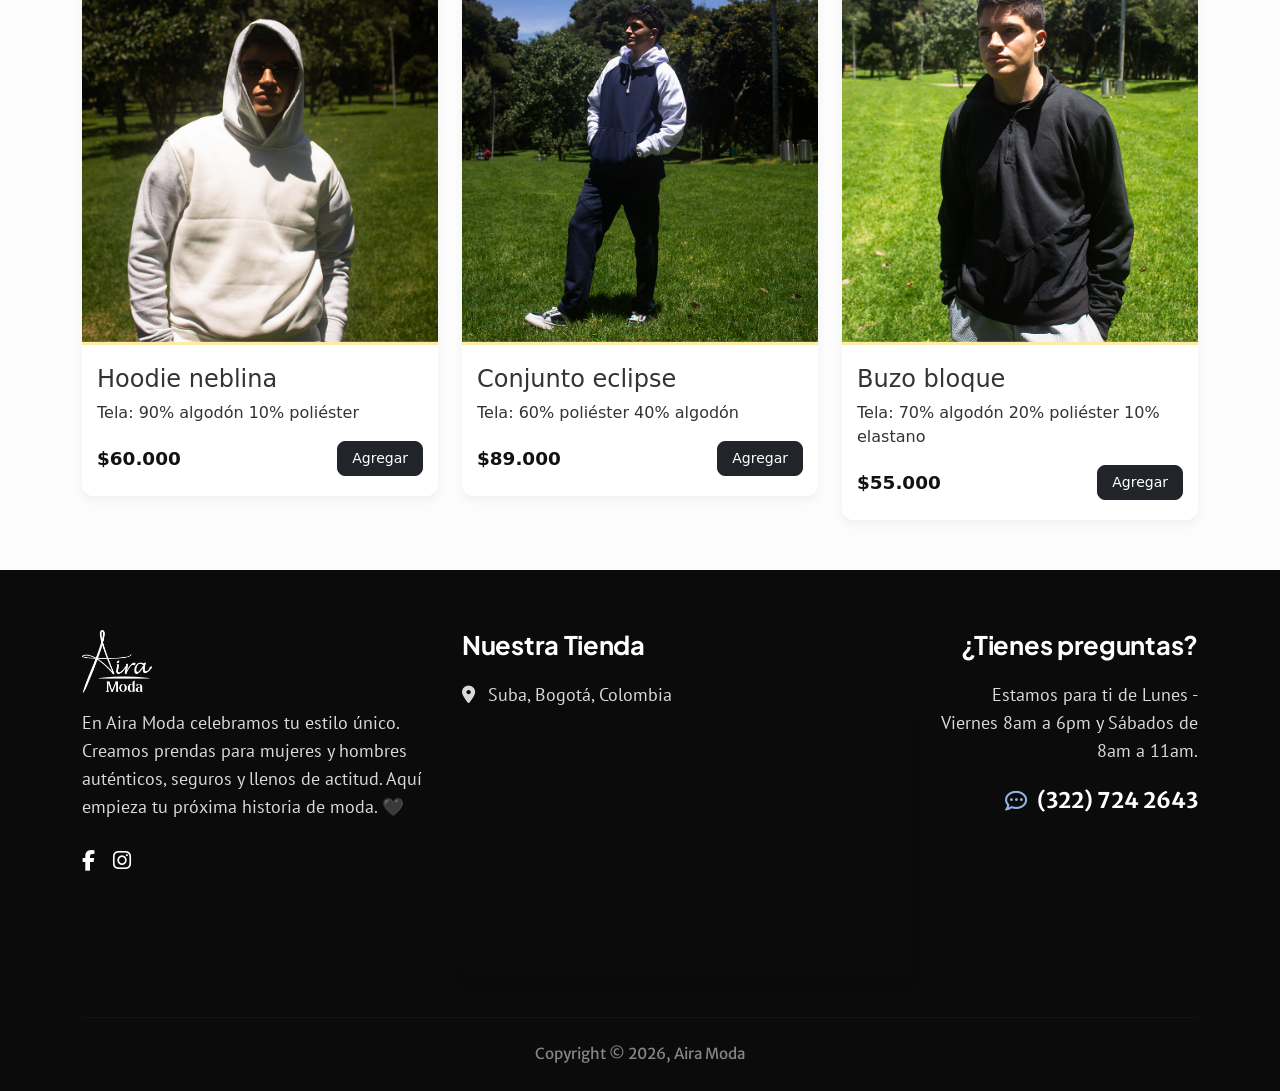
==== commit 0ed67329: "Se ajusto Index" ====
--- a/index.html
+++ b/index.html
@@ -31,7 +31,7 @@
                     <li class="nav-item"><a class="nav-link" href="#conocenos">Conócenos</a></li>
                     <li class="nav-item"><a class="nav-link" href="#mujeres">Mujeres</a></li>
                     <li class="nav-item"><a class="nav-link" href="#hombres">Hombres</a></li>
-                    <li class="nav-item"><a class="nav-link" href="Yutori_krea_copia/Yutori_krea/proyecto.html" target="_blank">Proyecto</a></li>
+                    <li class="nav-item"><a class="nav-link" href="Yutori_krea/proyecto.html" target="_blank">Proyecto</a></li>
                 </ul>
                 <a href="https://wa.me/573227242643" target="_blank" rel="noopener noreferrer" class="btn btn-navbar ms-3">Contáctanos</a>
             </div>
@@ -409,8 +409,28 @@
         </div>
     </div>
 </div>
-    <div id="cart-floating-button">
+    <button id="cart-floating-button" type="button" data-bs-toggle="offcanvas" data-bs-target="#cartOffcanvas" aria-controls="cartOffcanvas">
         🛒 <span id="cart-counter">0</span>
+    </button>
+
+    <div class="offcanvas offcanvas-start" tabindex="-1" id="cartOffcanvas" aria-labelledby="cartOffcanvasLabel">
+        <div class="offcanvas-header">
+            <h5 class="offcanvas-title" id="cartOffcanvasLabel">Tu carrito</h5>
+            <button type="button" class="btn-close text-reset" data-bs-dismiss="offcanvas" aria-label="Cerrar"></button>
+        </div>
+        <div class="offcanvas-body d-flex flex-column">
+            <div class="cart-summary mb-3">
+                <p class="mb-1">Artículos: <strong id="cart-total-items">0</strong></p>
+                <p class="mb-0">Total: <strong id="cart-total-price">$0</strong></p>
+            </div>
+            <div id="cart-items-list" class="cart-items-list mb-3">
+                <div class="text-muted">Tu carrito está vacío. Agrega una prenda para continuar.</div>
+            </div>
+            <div class="d-grid gap-2 mt-auto">
+                <button id="cart-clear-button" class="btn btn-outline-secondary w-100" type="button">Vaciar carrito</button>
+                <a id="cart-checkout-button" class="btn btn-success w-100 disabled" href="#" target="_blank" rel="noopener noreferrer">Agrega productos para pagar</a>
+            </div>
+        </div>
     </div>
 
     <footer class="footer-shopify-style">
@@ -473,7 +493,7 @@
        <a href="https://wa.me/573227242643" class="whatsapp-floating-btn" target="_blank" rel="noopener noreferrer" aria-label="Chat en WhatsApp">
            <i class="fab fa-whatsapp"></i>
        </a>
-    <script src="funcion/bootstrap.js"></script>
-    <script src="funcion/carrito.js"></script>
+    <script src="js/bootstrap.bundle.min.js"></script>
+    <script src="js/funcion.js"></script>
 </body>
-</html>+</html>
